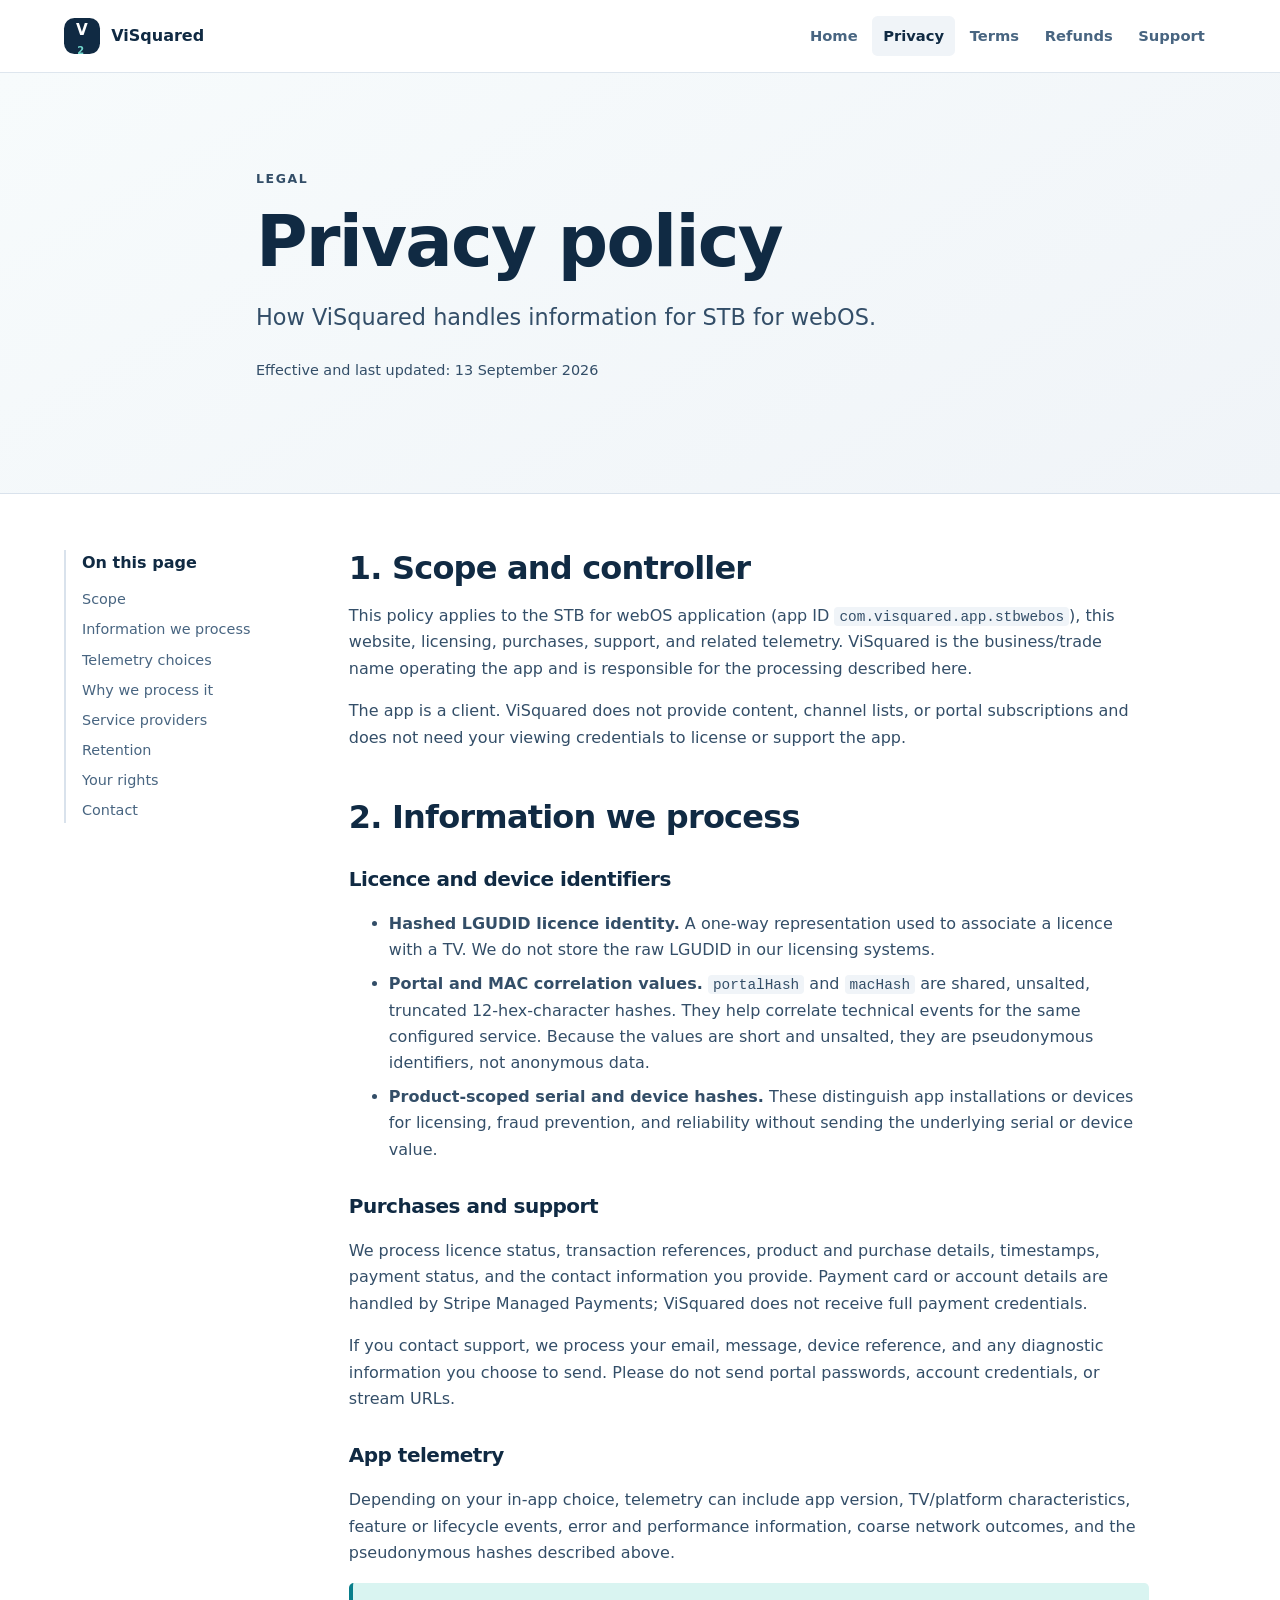
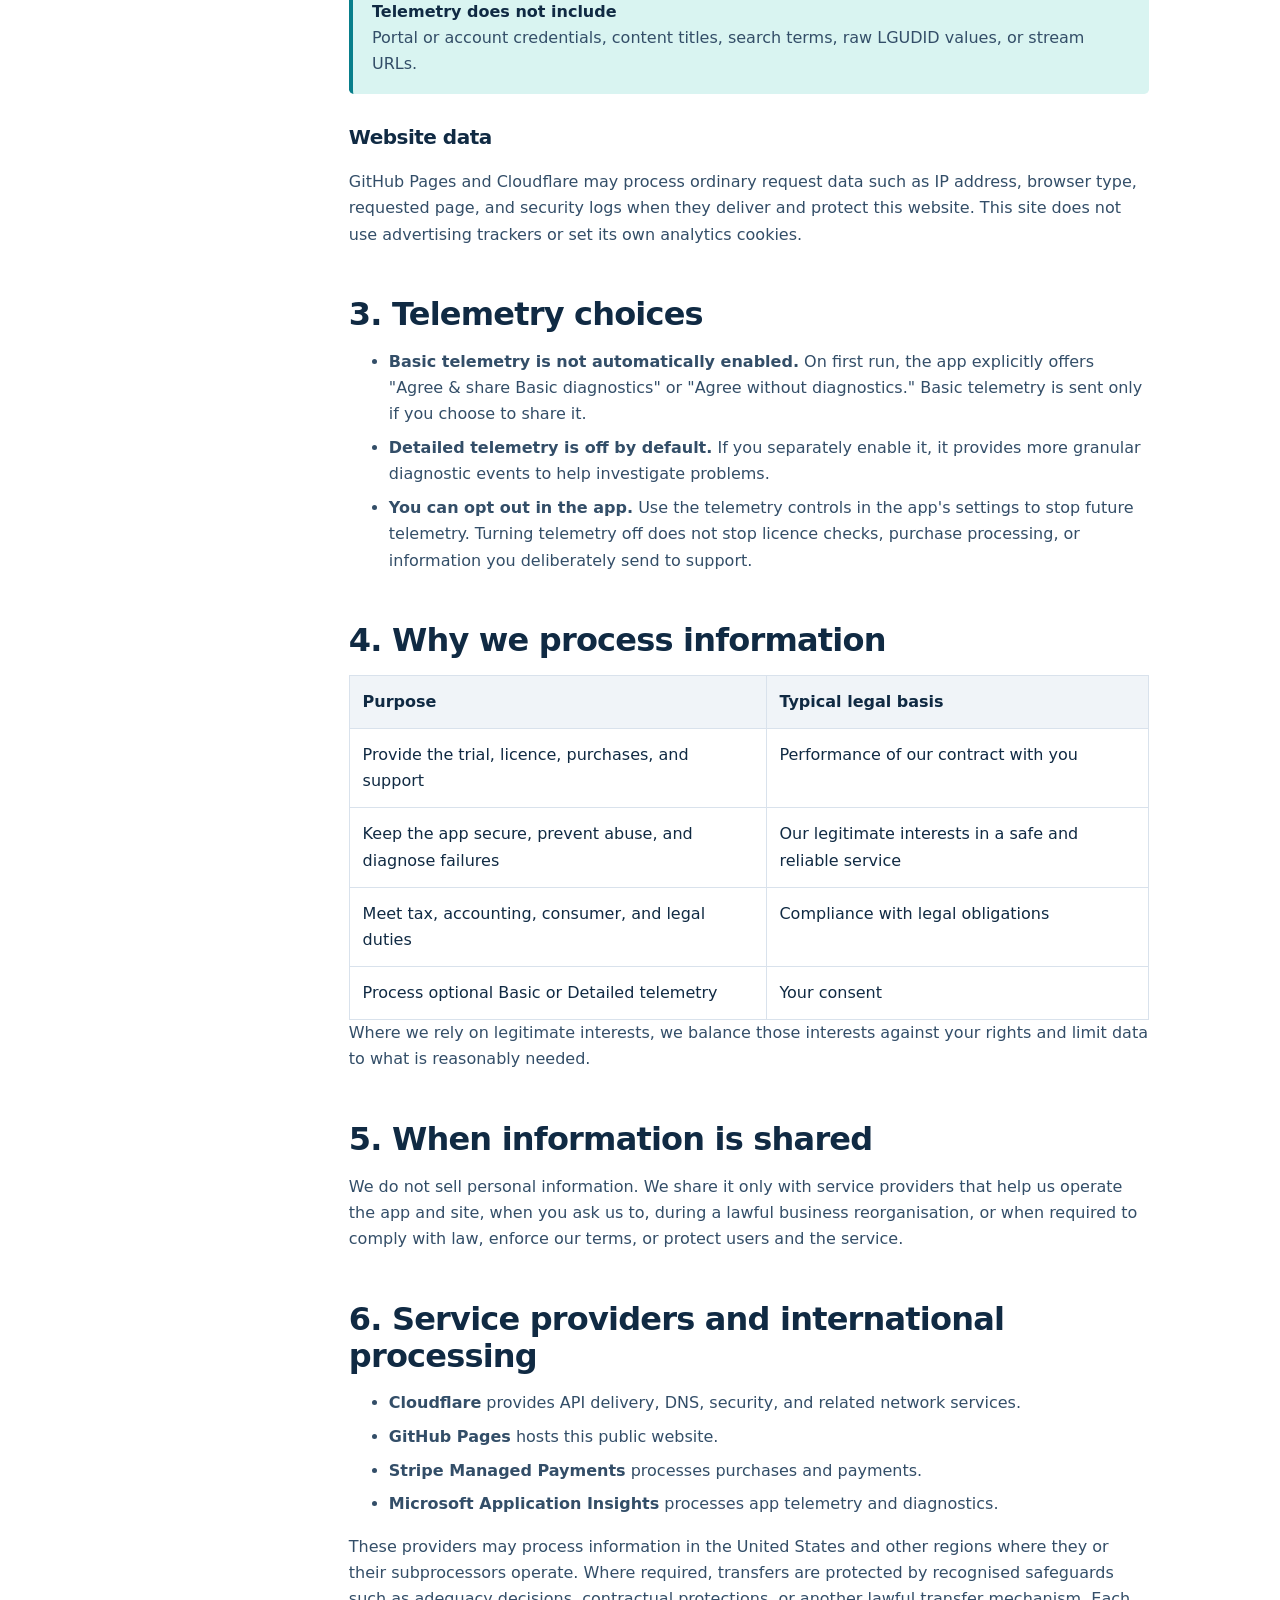
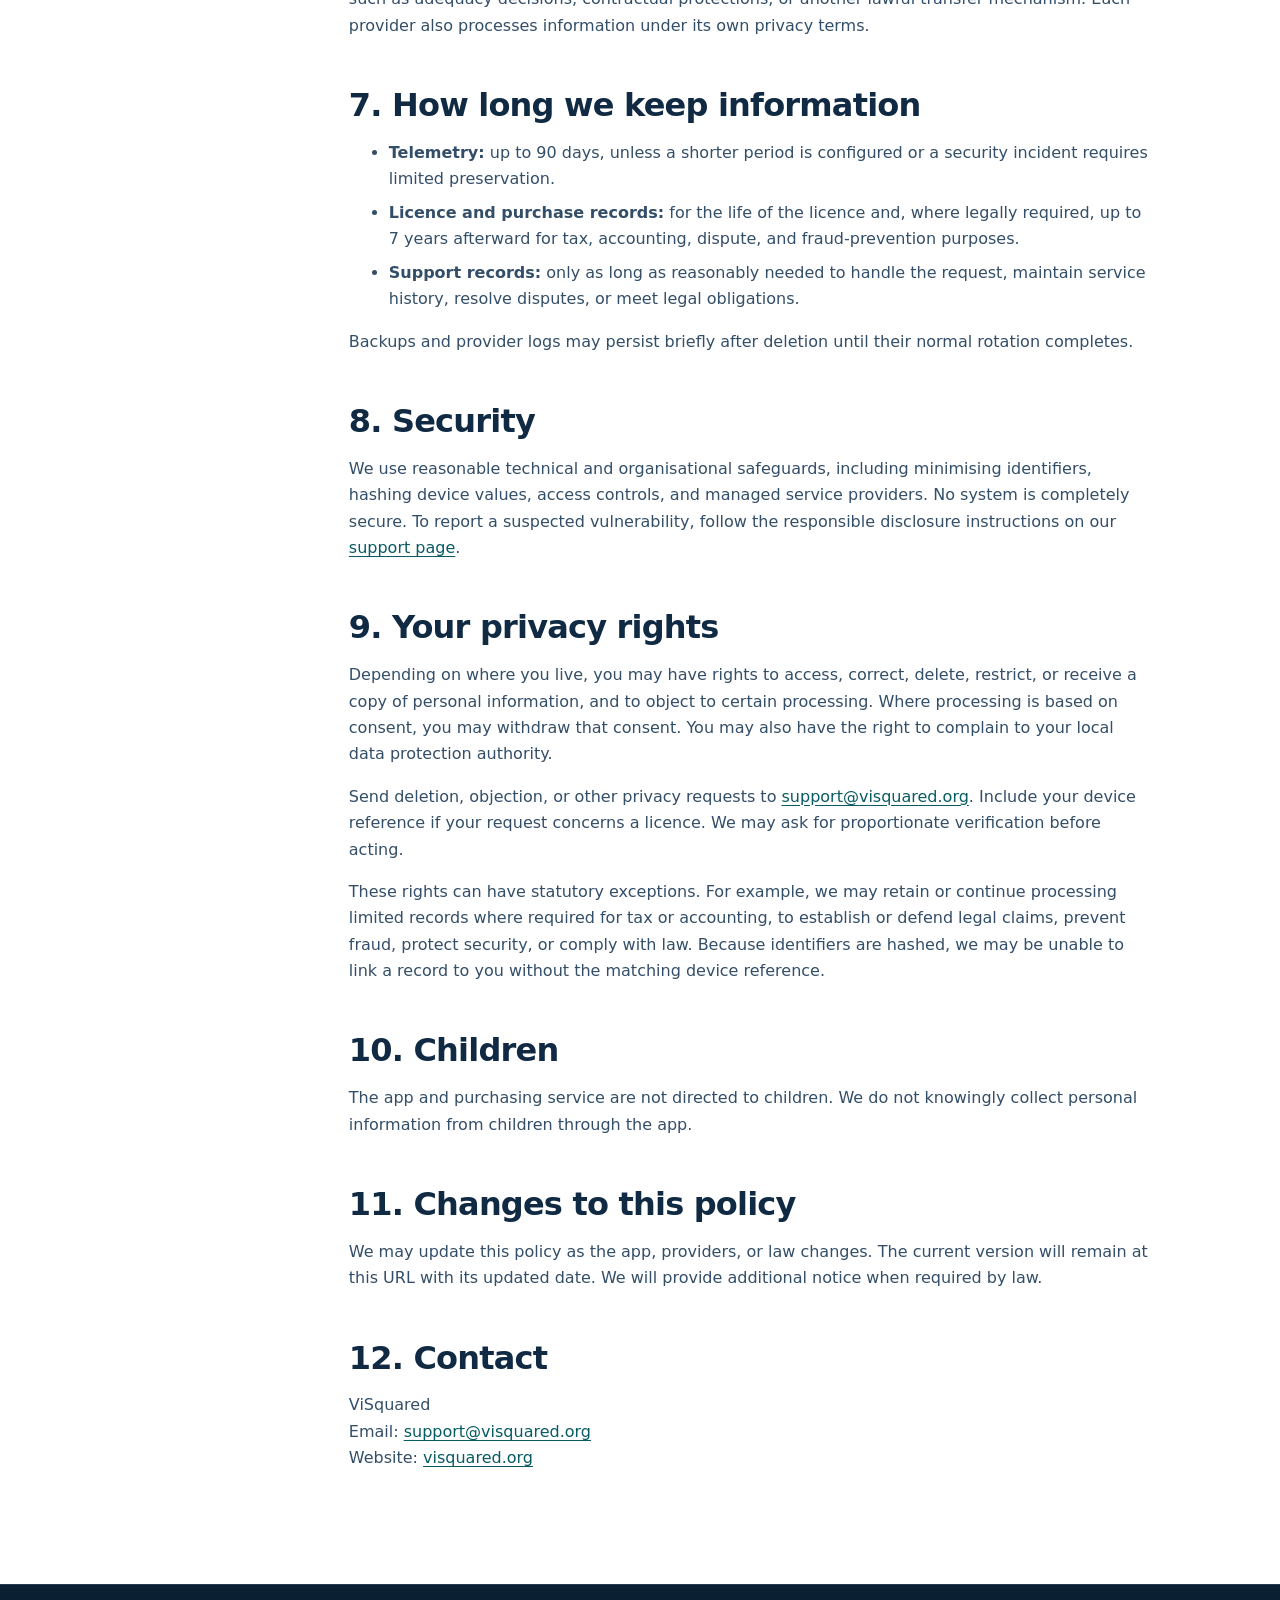
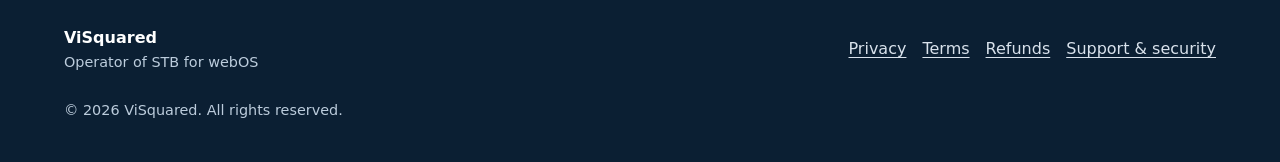
==== privacy/index.html @ cb2bcf6b "Build initial ViSquared public site Co-authored-by: Copilot App <223556219+Copilot@users.noreply.git" ====
<!doctype html>
<html lang="en">
<head>
  <meta charset="utf-8">
  <meta name="viewport" content="width=device-width, initial-scale=1">
  <meta name="description" content="Privacy policy for STB for webOS by ViSquared.">
  <meta name="theme-color" content="#102a43">
  <title>Privacy Policy | ViSquared</title>
  <link rel="canonical" href="https://visquared.org/privacy/">
  <link rel="icon" href="/assets/favicon.svg" type="image/svg+xml">
  <link rel="stylesheet" href="/assets/styles.css">
</head>
<body>
  <a class="skip-link" href="#main">Skip to main content</a>
  <header class="site-header">
    <div class="shell header-inner">
      <a class="brand" href="/" aria-label="ViSquared home">
        <span class="brand-mark" aria-hidden="true">V<sup>2</sup></span>
        <span>ViSquared</span>
      </a>
      <nav aria-label="Primary navigation">
        <ul class="nav-list">
          <li><a href="/">Home</a></li>
          <li><a href="/privacy/" aria-current="page">Privacy</a></li>
          <li><a href="/terms/">Terms</a></li>
          <li><a href="/refunds/">Refunds</a></li>
          <li><a href="/support/">Support</a></li>
        </ul>
      </nav>
    </div>
  </header>

  <main id="main">
    <header class="page-hero">
      <div class="shell prose">
        <p class="eyebrow">Legal</p>
        <h1>Privacy policy</h1>
        <p class="lede">How ViSquared handles information for STB for webOS.</p>
        <p class="meta">Effective and last updated: 13 September 2026</p>
      </div>
    </header>

    <div class="shell legal-layout">
      <aside class="legal-nav" aria-label="On this page">
        <strong>On this page</strong>
        <a href="#scope">Scope</a>
        <a href="#data">Information we process</a>
        <a href="#telemetry">Telemetry choices</a>
        <a href="#purposes">Why we process it</a>
        <a href="#providers">Service providers</a>
        <a href="#retention">Retention</a>
        <a href="#rights">Your rights</a>
        <a href="#contact">Contact</a>
      </aside>

      <article class="prose legal-content">
        <section id="scope">
          <h2>1. Scope and controller</h2>
          <p>This policy applies to the STB for webOS application (app ID <code>com.visquared.app.stbwebos</code>), this website, licensing, purchases, support, and related telemetry. ViSquared is the business/trade name operating the app and is responsible for the processing described here.</p>
          <p>The app is a client. ViSquared does not provide content, channel lists, or portal subscriptions and does not need your viewing credentials to license or support the app.</p>
        </section>

        <section id="data">
          <h2>2. Information we process</h2>
          <h3>Licence and device identifiers</h3>
          <ul>
            <li><strong>Hashed LGUDID licence identity.</strong> A one-way representation used to associate a licence with a TV. We do not store the raw LGUDID in our licensing systems.</li>
            <li><strong>Portal and MAC correlation values.</strong> <code>portalHash</code> and <code>macHash</code> are shared, unsalted, truncated 12-hex-character hashes. They help correlate technical events for the same configured service. Because the values are short and unsalted, they are pseudonymous identifiers, not anonymous data.</li>
            <li><strong>Product-scoped serial and device hashes.</strong> These distinguish app installations or devices for licensing, fraud prevention, and reliability without sending the underlying serial or device value.</li>
          </ul>
          <h3>Purchases and support</h3>
          <p>We process licence status, transaction references, product and purchase details, timestamps, payment status, and the contact information you provide. Payment card or account details are handled by Stripe Managed Payments; ViSquared does not receive full payment credentials.</p>
          <p>If you contact support, we process your email, message, device reference, and any diagnostic information you choose to send. Please do not send portal passwords, account credentials, or stream URLs.</p>
          <h3>App telemetry</h3>
          <p>Depending on your in-app choice, telemetry can include app version, TV/platform characteristics, feature or lifecycle events, error and performance information, coarse network outcomes, and the pseudonymous hashes described above.</p>
          <div class="notice">
            <strong>Telemetry does not include</strong>
            <p>Portal or account credentials, content titles, search terms, raw LGUDID values, or stream URLs.</p>
          </div>
          <h3>Website data</h3>
          <p>GitHub Pages and Cloudflare may process ordinary request data such as IP address, browser type, requested page, and security logs when they deliver and protect this website. This site does not use advertising trackers or set its own analytics cookies.</p>
        </section>

        <section id="telemetry">
          <h2>3. Telemetry choices</h2>
          <ul>
            <li><strong>Basic telemetry is not automatically enabled.</strong> On first run, the app explicitly offers "Agree &amp; share Basic diagnostics" or "Agree without diagnostics." Basic telemetry is sent only if you choose to share it.</li>
            <li><strong>Detailed telemetry is off by default.</strong> If you separately enable it, it provides more granular diagnostic events to help investigate problems.</li>
            <li><strong>You can opt out in the app.</strong> Use the telemetry controls in the app's settings to stop future telemetry. Turning telemetry off does not stop licence checks, purchase processing, or information you deliberately send to support.</li>
          </ul>
        </section>

        <section id="purposes">
          <h2>4. Why we process information</h2>
          <table>
            <thead><tr><th>Purpose</th><th>Typical legal basis</th></tr></thead>
            <tbody>
              <tr><td>Provide the trial, licence, purchases, and support</td><td>Performance of our contract with you</td></tr>
              <tr><td>Keep the app secure, prevent abuse, and diagnose failures</td><td>Our legitimate interests in a safe and reliable service</td></tr>
              <tr><td>Meet tax, accounting, consumer, and legal duties</td><td>Compliance with legal obligations</td></tr>
              <tr><td>Process optional Basic or Detailed telemetry</td><td>Your consent</td></tr>
            </tbody>
          </table>
          <p>Where we rely on legitimate interests, we balance those interests against your rights and limit data to what is reasonably needed.</p>
        </section>

        <section id="sharing">
          <h2>5. When information is shared</h2>
          <p>We do not sell personal information. We share it only with service providers that help us operate the app and site, when you ask us to, during a lawful business reorganisation, or when required to comply with law, enforce our terms, or protect users and the service.</p>
        </section>

        <section id="providers">
          <h2>6. Service providers and international processing</h2>
          <ul>
            <li><strong>Cloudflare</strong> provides API delivery, DNS, security, and related network services.</li>
            <li><strong>GitHub Pages</strong> hosts this public website.</li>
            <li><strong>Stripe Managed Payments</strong> processes purchases and payments.</li>
            <li><strong>Microsoft Application Insights</strong> processes app telemetry and diagnostics.</li>
          </ul>
          <p>These providers may process information in the United States and other regions where they or their subprocessors operate. Where required, transfers are protected by recognised safeguards such as adequacy decisions, contractual protections, or another lawful transfer mechanism. Each provider also processes information under its own privacy terms.</p>
        </section>

        <section id="retention">
          <h2>7. How long we keep information</h2>
          <ul>
            <li><strong>Telemetry:</strong> up to 90 days, unless a shorter period is configured or a security incident requires limited preservation.</li>
            <li><strong>Licence and purchase records:</strong> for the life of the licence and, where legally required, up to 7 years afterward for tax, accounting, dispute, and fraud-prevention purposes.</li>
            <li><strong>Support records:</strong> only as long as reasonably needed to handle the request, maintain service history, resolve disputes, or meet legal obligations.</li>
          </ul>
          <p>Backups and provider logs may persist briefly after deletion until their normal rotation completes.</p>
        </section>

        <section id="security">
          <h2>8. Security</h2>
          <p>We use reasonable technical and organisational safeguards, including minimising identifiers, hashing device values, access controls, and managed service providers. No system is completely secure. To report a suspected vulnerability, follow the responsible disclosure instructions on our <a href="/support/#security">support page</a>.</p>
        </section>

        <section id="rights">
          <h2>9. Your privacy rights</h2>
          <p>Depending on where you live, you may have rights to access, correct, delete, restrict, or receive a copy of personal information, and to object to certain processing. Where processing is based on consent, you may withdraw that consent. You may also have the right to complain to your local data protection authority.</p>
          <p>Send deletion, objection, or other privacy requests to <a href="mailto:support@visquared.org?subject=Privacy%20request">support@visquared.org</a>. Include your device reference if your request concerns a licence. We may ask for proportionate verification before acting.</p>
          <p>These rights can have statutory exceptions. For example, we may retain or continue processing limited records where required for tax or accounting, to establish or defend legal claims, prevent fraud, protect security, or comply with law. Because identifiers are hashed, we may be unable to link a record to you without the matching device reference.</p>
        </section>

        <section id="children">
          <h2>10. Children</h2>
          <p>The app and purchasing service are not directed to children. We do not knowingly collect personal information from children through the app.</p>
        </section>

        <section id="changes">
          <h2>11. Changes to this policy</h2>
          <p>We may update this policy as the app, providers, or law changes. The current version will remain at this URL with its updated date. We will provide additional notice when required by law.</p>
        </section>

        <section id="contact">
          <h2>12. Contact</h2>
          <p>ViSquared<br>Email: <a href="mailto:support@visquared.org">support@visquared.org</a><br>Website: <a href="https://visquared.org">visquared.org</a></p>
        </section>
      </article>
    </div>
  </main>

  <footer class="site-footer">
    <div class="shell footer-inner">
      <div><strong>ViSquared</strong><p>Operator of STB for webOS</p></div>
      <nav aria-label="Legal and support"><a href="/privacy/">Privacy</a><a href="/terms/">Terms</a><a href="/refunds/">Refunds</a><a href="/support/">Support &amp; security</a></nav>
      <p>&copy; 2026 ViSquared. All rights reserved.</p>
    </div>
  </footer>
</body>
</html>
---- assets/styles.css ----
:root {
  --ink: #102a43;
  --ink-soft: #486581;
  --paper: #ffffff;
  --wash: #f0f4f8;
  --line: #d9e2ec;
  --accent: #087e8b;
  --accent-dark: #075b63;
  --highlight: #d9f4f1;
  --warning: #fff4db;
  --max: 72rem;
  color-scheme: light;
  font-family: Inter, ui-sans-serif, system-ui, -apple-system, BlinkMacSystemFont, "Segoe UI", sans-serif;
  font-synthesis: none;
}

* {
  box-sizing: border-box;
}

html {
  scroll-behavior: smooth;
  scroll-padding-top: 6rem;
}

body {
  margin: 0;
  background: var(--paper);
  color: var(--ink);
  font-size: 1rem;
  line-height: 1.65;
}

a {
  color: var(--accent-dark);
  text-underline-offset: 0.18em;
}

a:hover {
  color: var(--accent);
}

a:focus-visible,
button:focus-visible {
  outline: 3px solid #f2b134;
  outline-offset: 3px;
}

code {
  border-radius: 0.25rem;
  background: var(--wash);
  padding: 0.12em 0.35em;
  font-size: 0.9em;
  overflow-wrap: anywhere;
}

h1,
h2,
h3,
p {
  margin-top: 0;
}

h1,
h2,
h3 {
  line-height: 1.15;
  letter-spacing: -0.025em;
}

h1 {
  margin-bottom: 1rem;
  font-size: clamp(2.5rem, 7vw, 5.5rem);
}

h2 {
  margin-bottom: 1rem;
  font-size: clamp(1.65rem, 4vw, 2.7rem);
}

h3 {
  font-size: 1.25rem;
}

.shell {
  width: min(calc(100% - 2.5rem), var(--max));
  margin-inline: auto;
}

.skip-link {
  position: fixed;
  z-index: 100;
  top: 0.75rem;
  left: 0.75rem;
  transform: translateY(-200%);
  border-radius: 0.35rem;
  background: var(--ink);
  color: white;
  padding: 0.75rem 1rem;
}

.skip-link:focus {
  transform: translateY(0);
}

.site-header {
  position: sticky;
  z-index: 20;
  top: 0;
  border-bottom: 1px solid rgba(217, 226, 236, 0.85);
  background: rgba(255, 255, 255, 0.94);
  backdrop-filter: blur(12px);
}

.header-inner {
  display: flex;
  min-height: 4.5rem;
  align-items: center;
  justify-content: space-between;
  gap: 1.5rem;
}

.brand {
  display: inline-flex;
  flex: 0 0 auto;
  align-items: center;
  gap: 0.7rem;
  color: var(--ink);
  font-weight: 800;
  text-decoration: none;
}

.brand-mark {
  display: grid;
  width: 2.25rem;
  height: 2.25rem;
  place-items: center;
  border-radius: 0.65rem;
  background: var(--ink);
  color: white;
  font-size: 0.95rem;
}

.brand-mark sup {
  margin-left: -0.15rem;
  color: #71d5cc;
  font-size: 0.65em;
}

.nav-list {
  display: flex;
  margin: 0;
  padding: 0;
  gap: 0.2rem;
  list-style: none;
}

.nav-list a {
  display: block;
  border-radius: 0.35rem;
  color: var(--ink-soft);
  padding: 0.5rem 0.7rem;
  font-size: 0.92rem;
  font-weight: 650;
  text-decoration: none;
}

.nav-list a:hover,
.nav-list a[aria-current="page"] {
  background: var(--wash);
  color: var(--ink);
}

.hero {
  overflow: hidden;
  background:
    radial-gradient(circle at 82% 12%, rgba(43, 177, 168, 0.23), transparent 28rem),
    linear-gradient(145deg, #f7fbfc 0%, #edf7f6 100%);
  padding: clamp(4rem, 10vw, 8rem) 0;
}

.hero-grid {
  display: grid;
  align-items: center;
  gap: clamp(2rem, 7vw, 6rem);
  grid-template-columns: minmax(0, 1.4fr) minmax(17rem, 0.8fr);
}

.lede {
  max-width: 48rem;
  color: var(--ink-soft);
  font-size: clamp(1.15rem, 2vw, 1.4rem);
}

.eyebrow {
  margin-bottom: 0.8rem;
  color: var(--accent-dark);
  font-size: 0.78rem;
  font-weight: 800;
  letter-spacing: 0.13em;
  text-transform: uppercase;
}

.button-row {
  display: flex;
  flex-wrap: wrap;
  margin-top: 2rem;
  gap: 0.75rem;
}

.button {
  display: inline-flex;
  min-height: 2.85rem;
  align-items: center;
  justify-content: center;
  border: 2px solid var(--ink);
  border-radius: 0.5rem;
  padding: 0.65rem 1rem;
  font-weight: 750;
  text-align: center;
  text-decoration: none;
}

.button-primary {
  background: var(--ink);
  color: white;
}

.button-primary:hover {
  border-color: var(--accent-dark);
  background: var(--accent-dark);
  color: white;
}

.button-secondary {
  background: transparent;
  color: var(--ink);
}

.button-secondary:hover {
  background: white;
  color: var(--ink);
}

.product-card,
.card {
  border: 1px solid var(--line);
  border-radius: 0.85rem;
  background: white;
  box-shadow: 0 1rem 3rem rgba(16, 42, 67, 0.08);
}

.product-card {
  padding: clamp(1.4rem, 4vw, 2.2rem);
  transform: rotate(1deg);
}

.product-label {
  color: var(--ink-soft);
  font-size: 0.85rem;
  font-weight: 800;
  letter-spacing: 0.08em;
  text-transform: uppercase;
}

.facts {
  margin: 0;
}

.facts div {
  display: grid;
  border-top: 1px solid var(--line);
  padding: 0.75rem 0;
  gap: 0.75rem;
  grid-template-columns: 5rem 1fr;
}

.facts dt {
  color: var(--ink-soft);
}

.facts dd {
  margin: 0;
  font-weight: 700;
}

.section {
  padding: clamp(3.5rem, 8vw, 6.5rem) 0;
}

.section-tint {
  background: var(--wash);
}

.section-dark {
  background: var(--ink);
  color: white;
}

.section-dark .eyebrow,
.section-dark a {
  color: #8be1d8;
}

.section-heading {
  max-width: 46rem;
  margin-bottom: 2.5rem;
}

.card-grid {
  display: grid;
  gap: 1rem;
  grid-template-columns: repeat(3, minmax(0, 1fr));
}

.card {
  padding: 1.5rem;
}

.card p:last-child {
  margin-bottom: 0;
}

.split,
.callout {
  display: grid;
  align-items: start;
  gap: clamp(2rem, 8vw, 7rem);
  grid-template-columns: minmax(0, 0.9fr) minmax(0, 1.1fr);
}

.callout {
  align-items: center;
  border: 1px solid var(--line);
  border-radius: 1rem;
  padding: clamp(1.5rem, 5vw, 3.5rem);
  grid-template-columns: 1fr auto;
}

.callout p:last-child {
  margin-bottom: 0;
}

.text-link {
  font-weight: 750;
}

.page-hero {
  border-bottom: 1px solid var(--line);
  background: linear-gradient(150deg, #f7fbfc, var(--wash));
  padding: clamp(3.5rem, 8vw, 6rem) 0;
}

.page-hero h1 {
  font-size: clamp(2.5rem, 6vw, 4.4rem);
}

.meta {
  color: var(--ink-soft);
  font-size: 0.9rem;
}

.prose {
  max-width: 48rem;
}

.prose p,
.prose li {
  color: #334e68;
}

.prose h2 {
  margin-top: 3rem;
  font-size: clamp(1.55rem, 3vw, 2rem);
}

.prose h3 {
  margin-top: 2rem;
}

.prose li + li {
  margin-top: 0.45rem;
}

.prose table {
  width: 100%;
  border-collapse: collapse;
}

.prose th,
.prose td {
  border: 1px solid var(--line);
  padding: 0.8rem;
  text-align: left;
  vertical-align: top;
}

.prose th {
  background: var(--wash);
}

.legal-layout {
  display: grid;
  align-items: start;
  padding-block: 3.5rem 6rem;
  gap: clamp(2rem, 6vw, 5rem);
  grid-template-columns: 13rem minmax(0, 1fr);
}

.legal-nav {
  position: sticky;
  top: 6rem;
  display: flex;
  flex-direction: column;
  border-left: 2px solid var(--line);
  padding-left: 1rem;
  gap: 0.4rem;
}

.legal-nav strong {
  margin-bottom: 0.35rem;
}

.legal-nav a {
  color: var(--ink-soft);
  font-size: 0.9rem;
  text-decoration: none;
}

.legal-content {
  max-width: 50rem;
}

.legal-content > section:first-child h2,
.standalone-legal > section:first-child h2 {
  margin-top: 0;
}

.notice {
  border-left: 4px solid var(--accent);
  border-radius: 0.3rem;
  background: var(--highlight);
  padding: 1rem 1.2rem;
}

.notice p:last-child {
  margin-bottom: 0;
}

.notice.warning {
  border-left-color: #d78b00;
  background: var(--warning);
}

.standalone-legal {
  padding-block: 3.5rem 6rem;
}

.refund-highlight {
  margin-block: 2.5rem;
  border: 1px solid #8ad9d2;
  border-radius: 0.85rem;
  background: #f1fbfa;
  padding: clamp(1.25rem, 4vw, 2rem);
}

.refund-highlight h2 {
  margin-top: 0;
}

.support-grid {
  display: grid;
  align-items: start;
  padding-block: 3.5rem 6rem;
  gap: clamp(2rem, 7vw, 5rem);
  grid-template-columns: minmax(0, 1.4fr) minmax(16rem, 0.6fr);
}

.support-sidebar {
  display: grid;
  gap: 1rem;
}

.support-sidebar .card {
  box-shadow: none;
}

.support-sidebar h2 {
  font-size: 1.3rem;
}

.steps {
  margin: 0;
  padding: 0;
  list-style: none;
}

.steps li {
  display: grid;
  align-items: start;
  margin: 0;
  border-top: 1px solid var(--line);
  padding: 1rem 0;
  gap: 1rem;
  grid-template-columns: 2rem 1fr;
}

.steps li > span {
  display: grid;
  width: 2rem;
  height: 2rem;
  place-items: center;
  border-radius: 50%;
  background: var(--ink);
  color: white;
  font-weight: 800;
}

.steps p {
  margin-bottom: 0;
}

.site-footer {
  border-top: 1px solid #243b53;
  background: #0b1f33;
  color: #bcccdc;
  padding: 2.5rem 0;
}

.footer-inner {
  display: grid;
  align-items: center;
  gap: 1.5rem;
  grid-template-columns: 1fr auto;
}

.footer-inner strong {
  color: white;
}

.footer-inner p {
  margin: 0;
  font-size: 0.9rem;
}

.footer-inner nav {
  display: flex;
  flex-wrap: wrap;
  gap: 1rem;
}

.footer-inner a {
  color: #d9e2ec;
}

.footer-inner > p {
  grid-column: 1 / -1;
}

@media (max-width: 48rem) {
  .header-inner {
    align-items: flex-start;
    flex-direction: column;
    padding-block: 0.75rem;
    gap: 0.5rem;
  }

  .site-header {
    position: static;
  }

  .nav-list {
    width: calc(100vw - 2.5rem);
    overflow-x: auto;
    padding-bottom: 0.25rem;
  }

  .nav-list a {
    white-space: nowrap;
  }

  .hero-grid,
  .split,
  .callout,
  .card-grid,
  .legal-layout,
  .support-grid,
  .footer-inner {
    grid-template-columns: 1fr;
  }

  .product-card {
    transform: none;
  }

  .legal-nav {
    position: static;
    display: grid;
    grid-template-columns: repeat(2, 1fr);
  }

  .legal-nav strong {
    grid-column: 1 / -1;
  }

  .prose table {
    display: block;
    overflow-x: auto;
  }

  .callout .button {
    justify-self: start;
  }

  .footer-inner > p {
    grid-column: auto;
  }
}

@media (prefers-reduced-motion: reduce) {
  html {
    scroll-behavior: auto;
  }
}
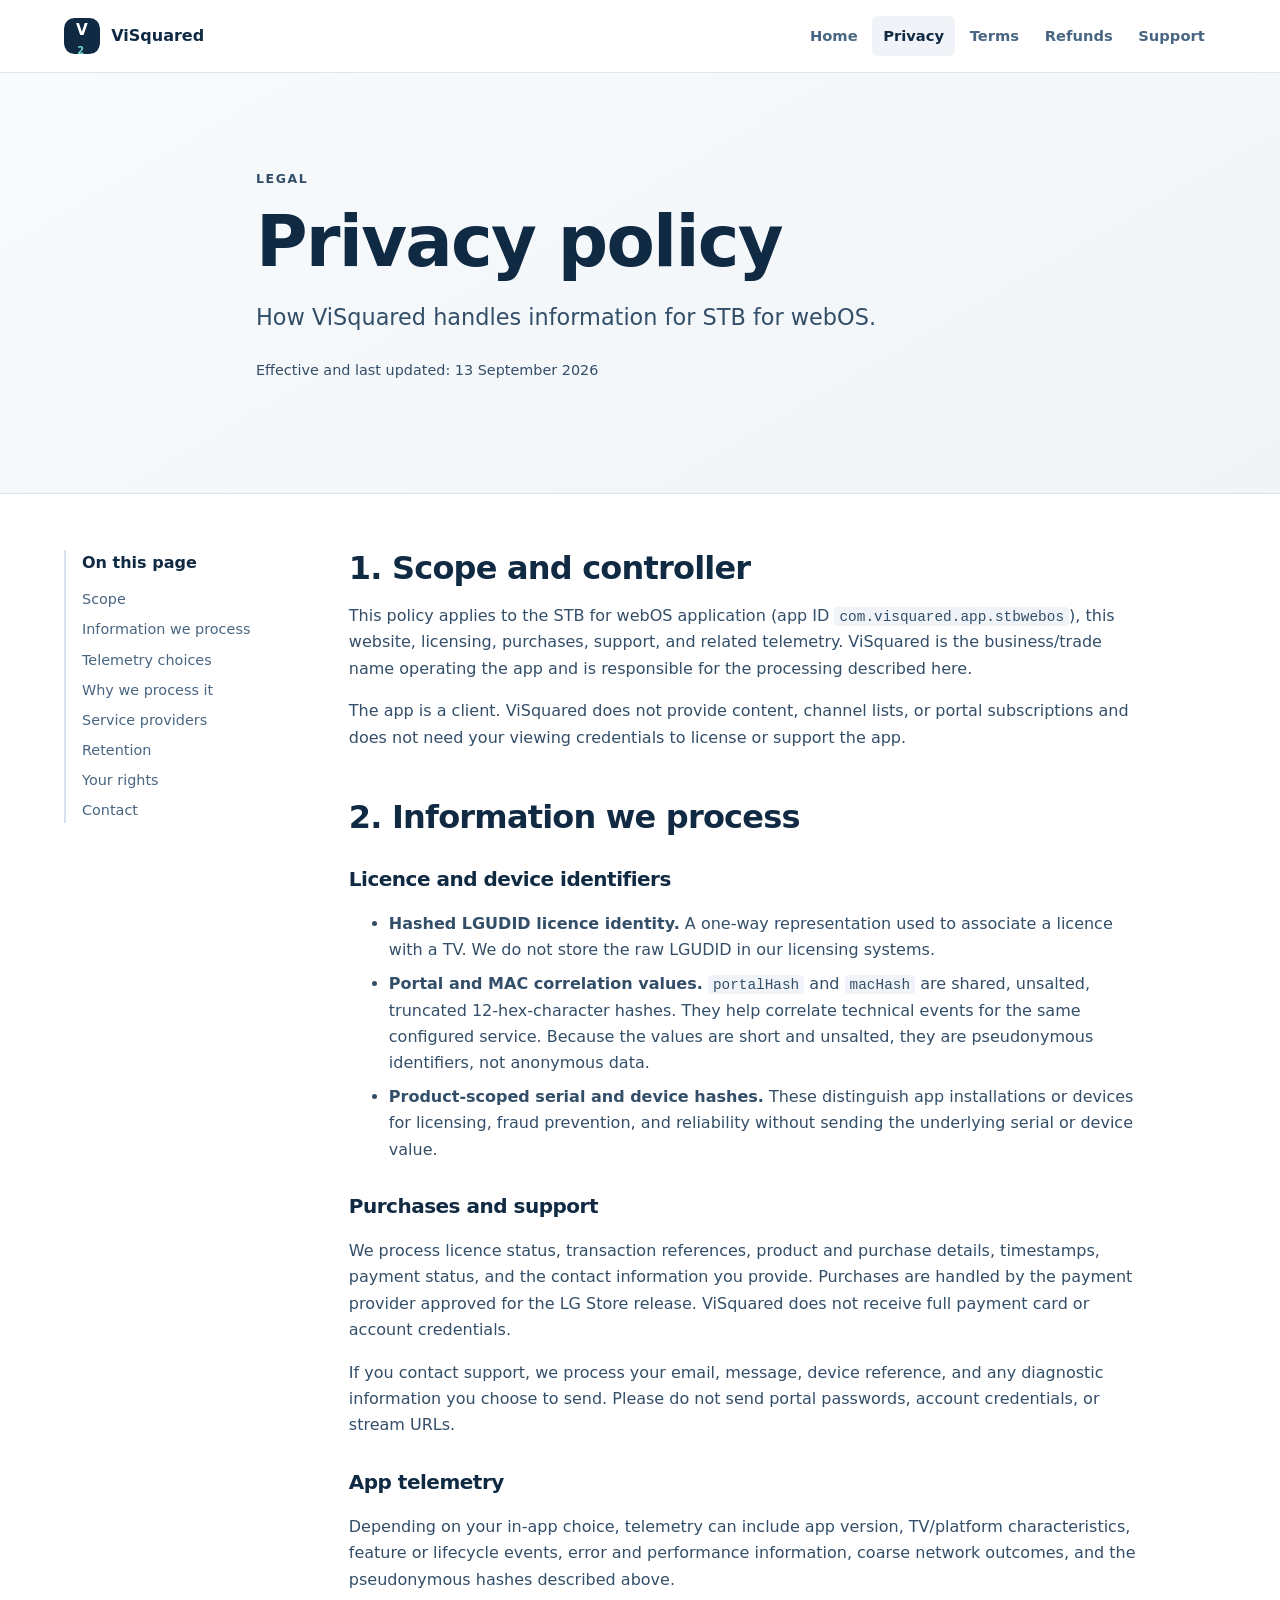
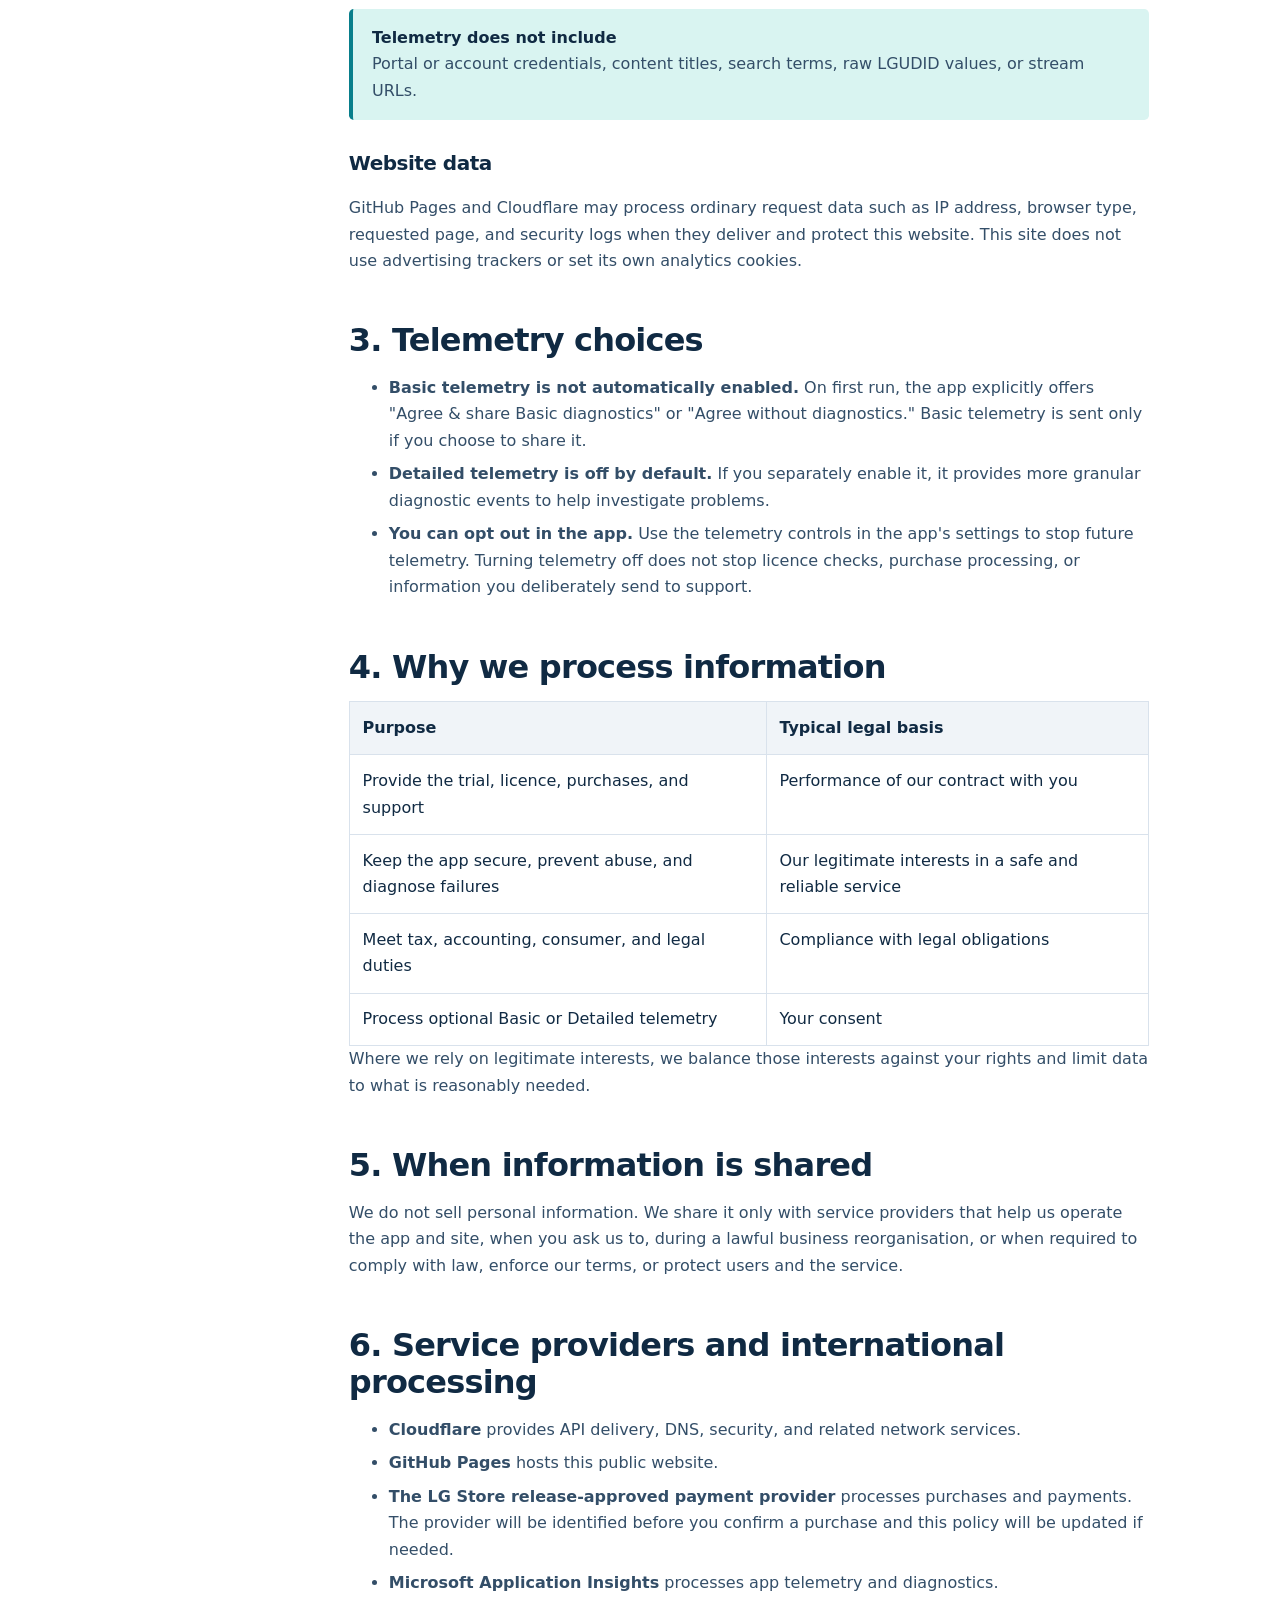
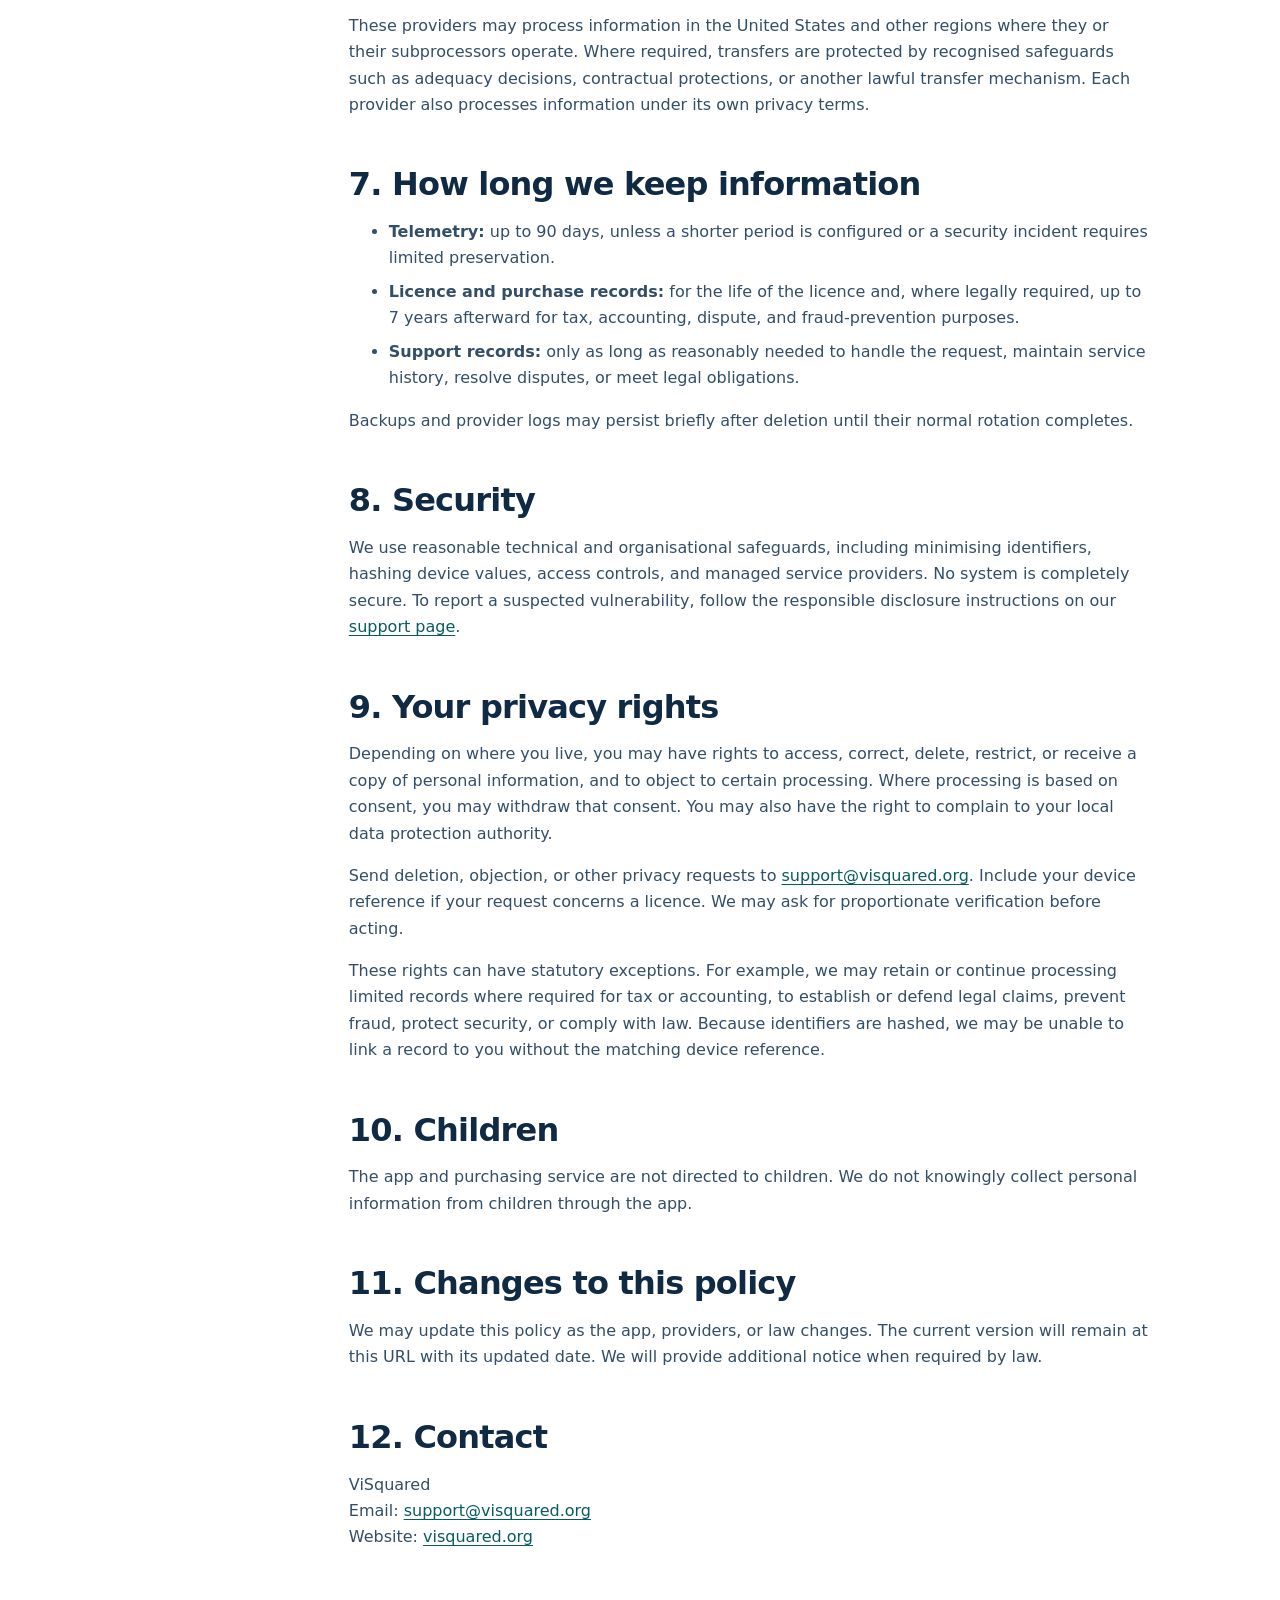
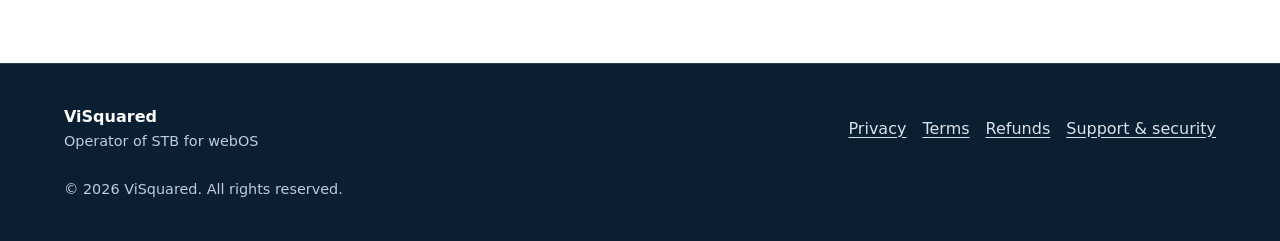
==== commit 8e3c7a12: "Use provider-neutral payment language Co-authored-by: Copilot App <223556219+Copilot@users.noreply.g" ====
--- a/privacy/index.html
+++ b/privacy/index.html
@@ -69,7 +69,7 @@
             <li><strong>Product-scoped serial and device hashes.</strong> These distinguish app installations or devices for licensing, fraud prevention, and reliability without sending the underlying serial or device value.</li>
           </ul>
           <h3>Purchases and support</h3>
-          <p>We process licence status, transaction references, product and purchase details, timestamps, payment status, and the contact information you provide. Payment card or account details are handled by Stripe Managed Payments; ViSquared does not receive full payment credentials.</p>
+          <p>We process licence status, transaction references, product and purchase details, timestamps, payment status, and the contact information you provide. Purchases are handled by the payment provider approved for the LG Store release. ViSquared does not receive full payment card or account credentials.</p>
           <p>If you contact support, we process your email, message, device reference, and any diagnostic information you choose to send. Please do not send portal passwords, account credentials, or stream URLs.</p>
           <h3>App telemetry</h3>
           <p>Depending on your in-app choice, telemetry can include app version, TV/platform characteristics, feature or lifecycle events, error and performance information, coarse network outcomes, and the pseudonymous hashes described above.</p>
@@ -114,7 +114,7 @@
           <ul>
             <li><strong>Cloudflare</strong> provides API delivery, DNS, security, and related network services.</li>
             <li><strong>GitHub Pages</strong> hosts this public website.</li>
-            <li><strong>Stripe Managed Payments</strong> processes purchases and payments.</li>
+            <li><strong>The LG Store release-approved payment provider</strong> processes purchases and payments. The provider will be identified before you confirm a purchase and this policy will be updated if needed.</li>
             <li><strong>Microsoft Application Insights</strong> processes app telemetry and diagnostics.</li>
           </ul>
           <p>These providers may process information in the United States and other regions where they or their subprocessors operate. Where required, transfers are protected by recognised safeguards such as adequacy decisions, contractual protections, or another lawful transfer mechanism. Each provider also processes information under its own privacy terms.</p>
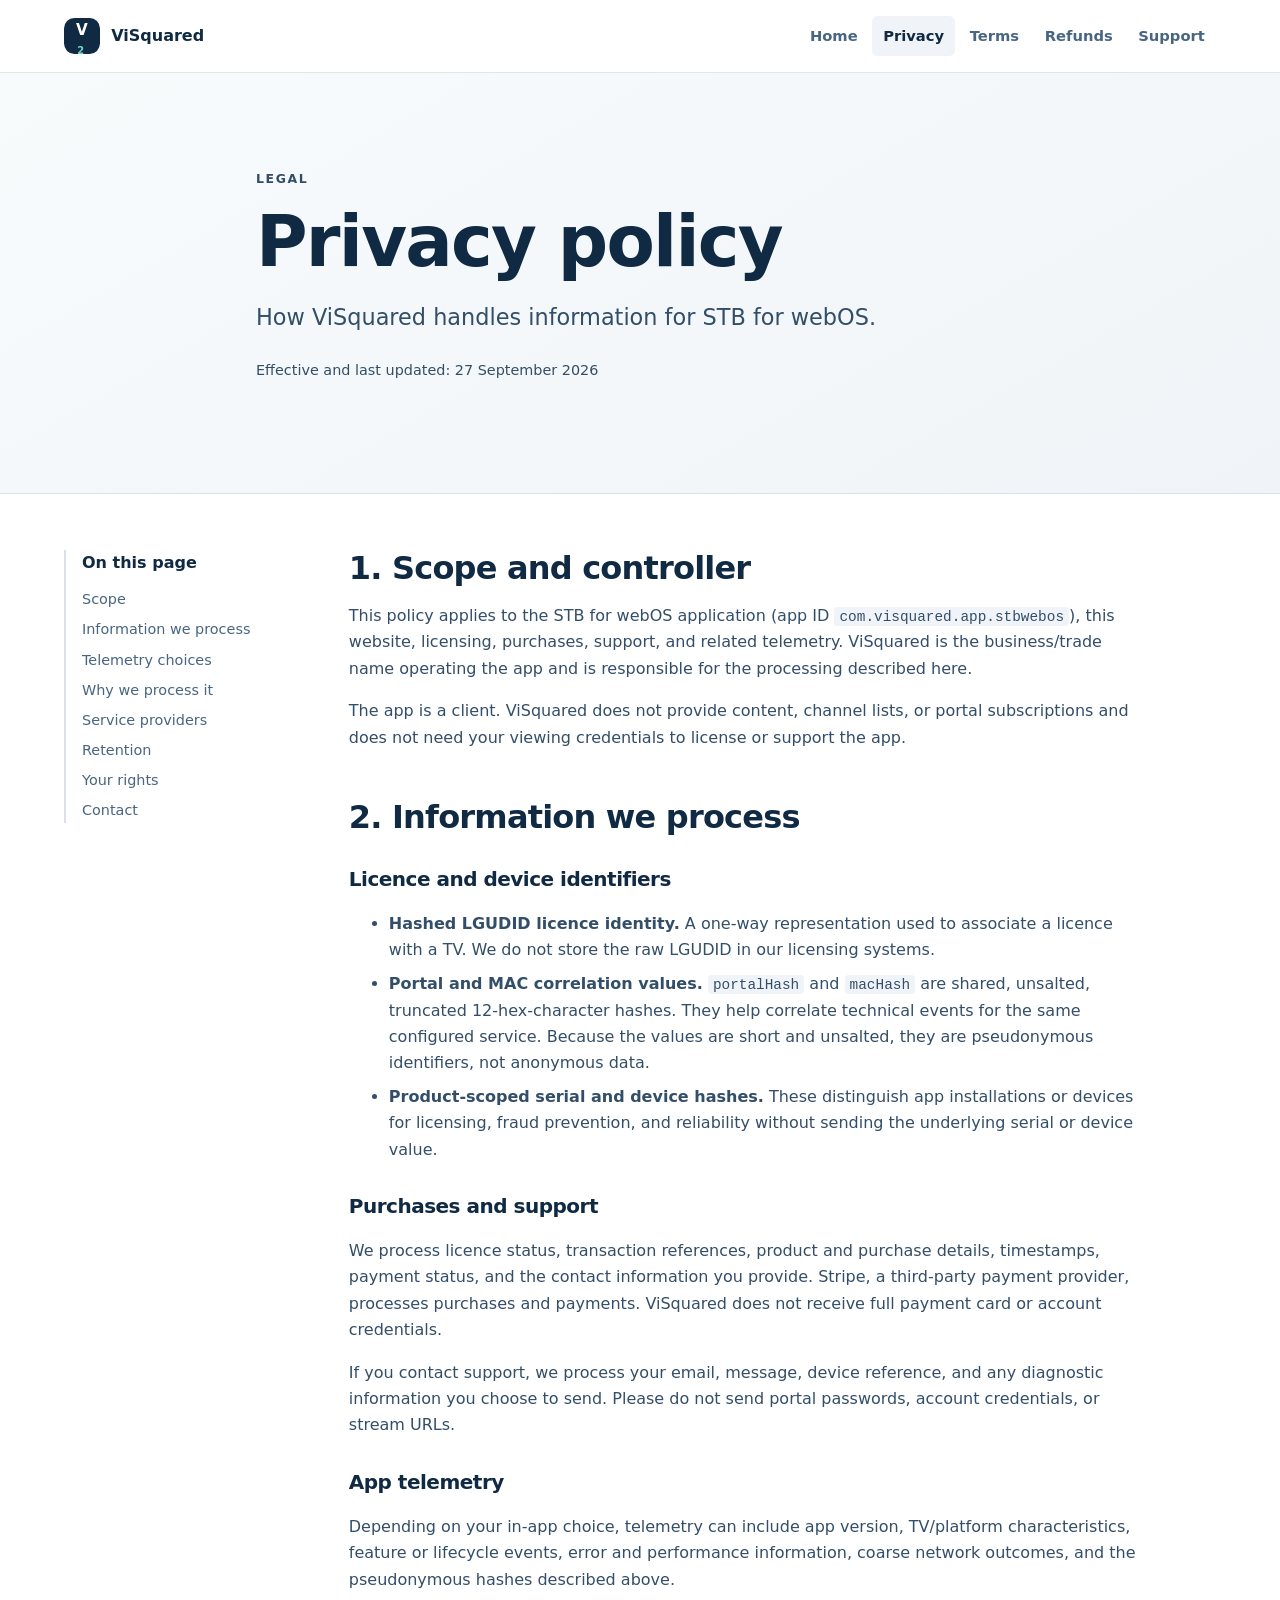
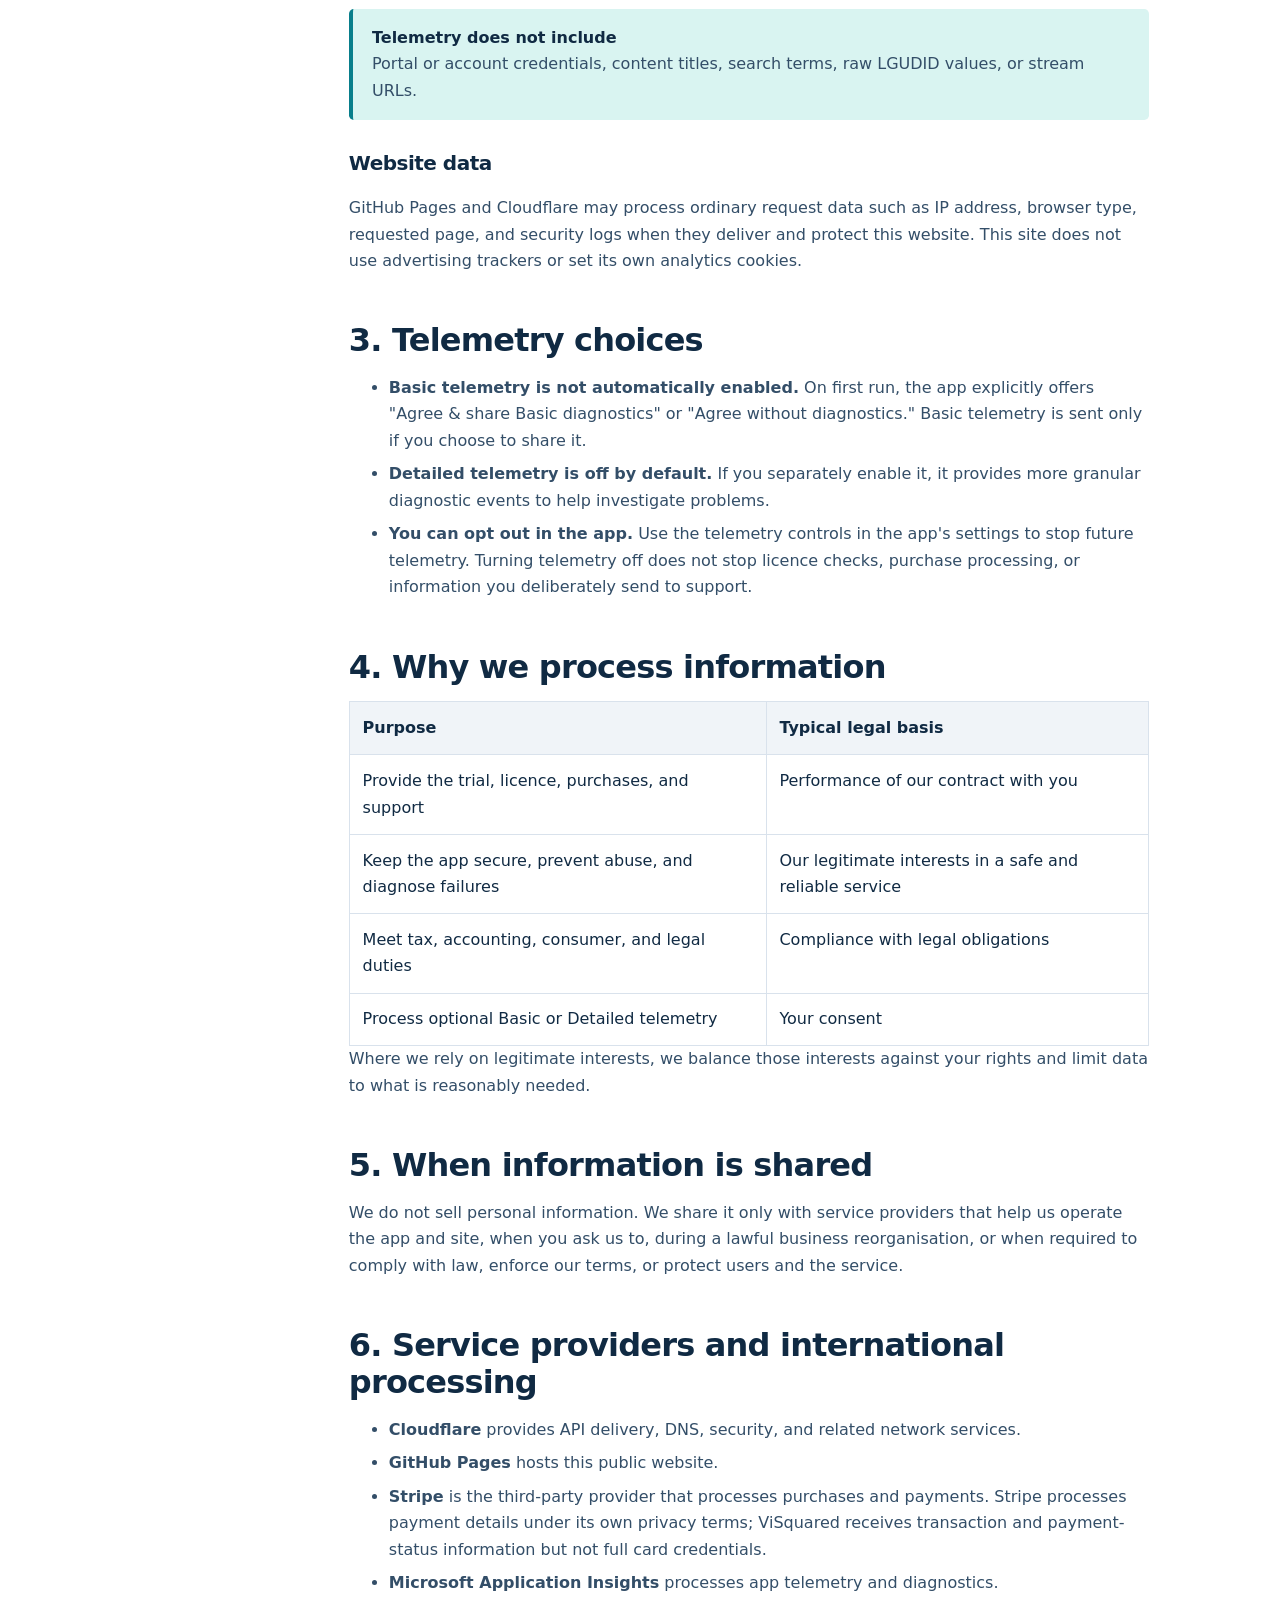
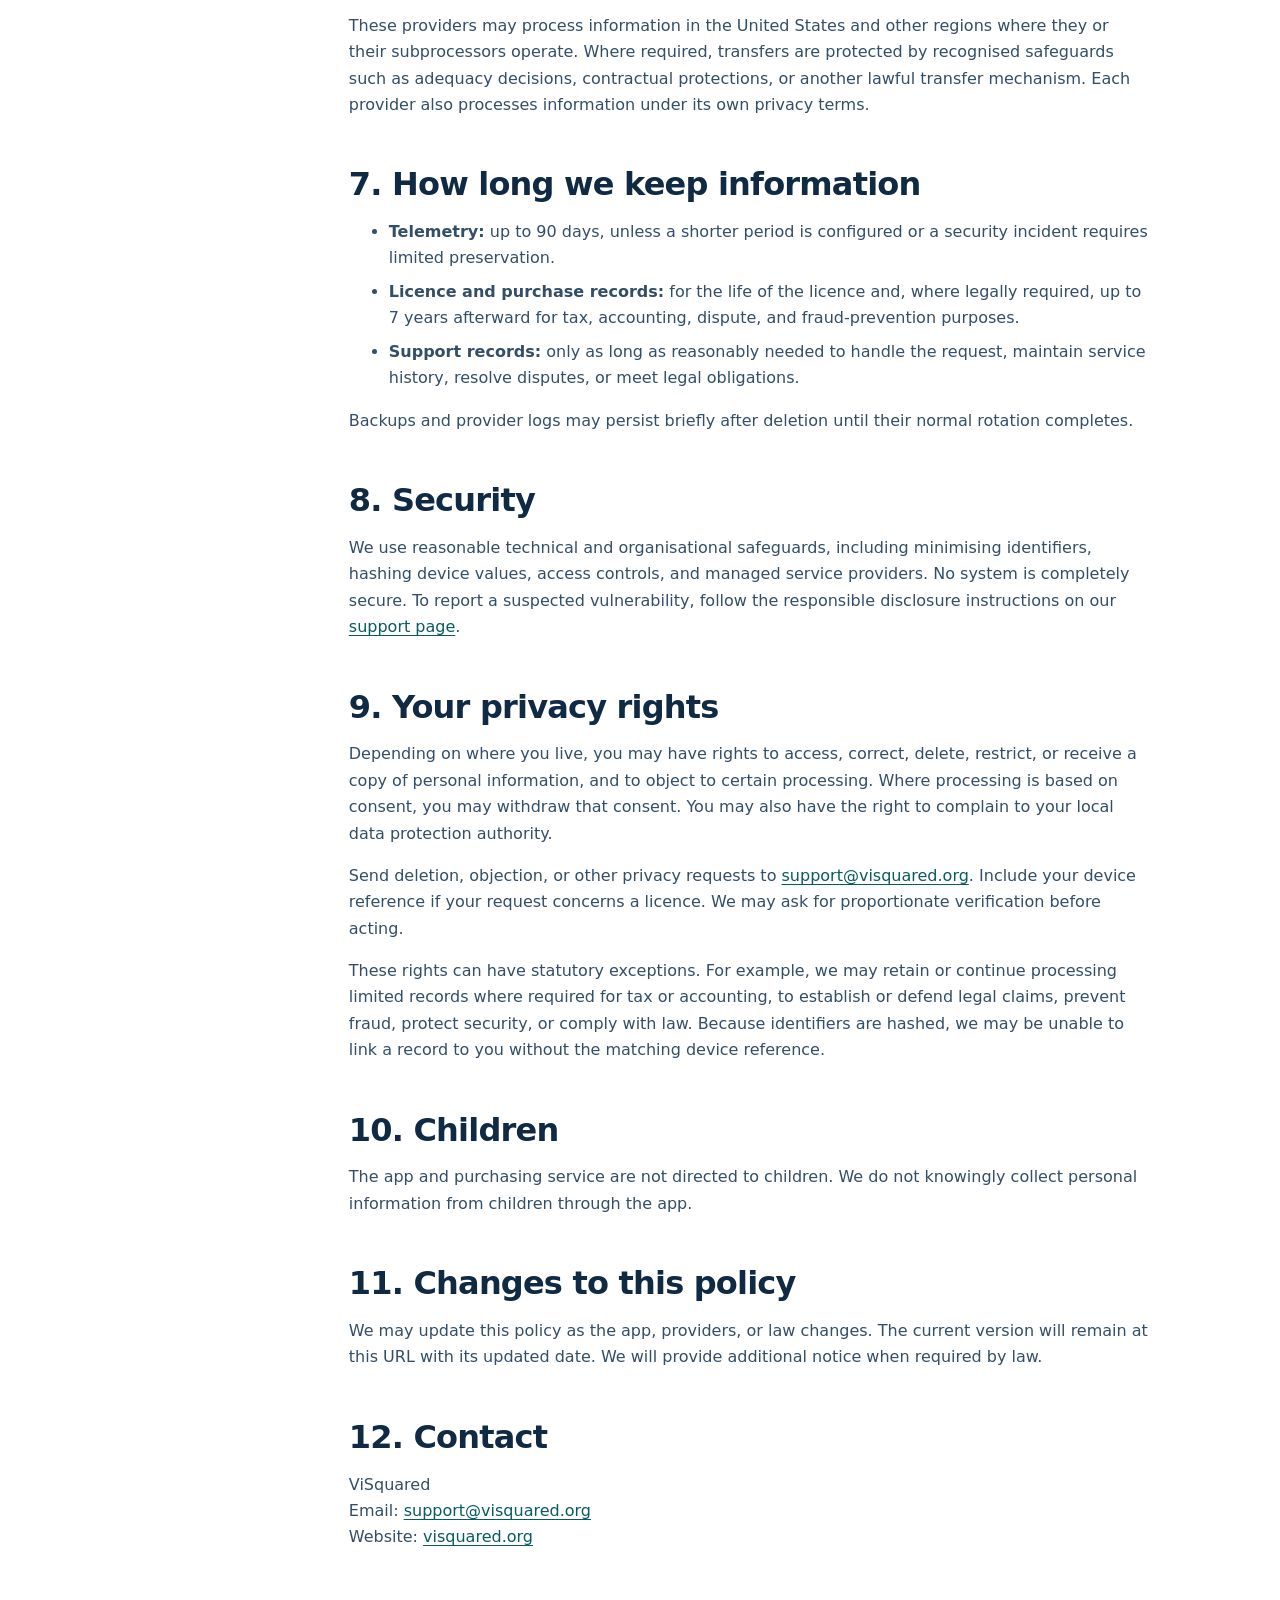
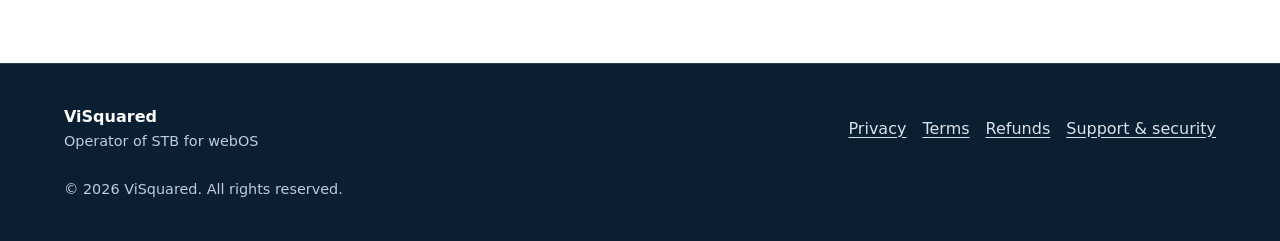
==== commit 3f16ac45: "Publish Stripe payment provider details Co-authored-by: Copilot App <223556219+Copilot@users.noreply" ====
--- a/privacy/index.html
+++ b/privacy/index.html
@@ -36,7 +36,7 @@
         <p class="eyebrow">Legal</p>
         <h1>Privacy policy</h1>
         <p class="lede">How ViSquared handles information for STB for webOS.</p>
-        <p class="meta">Effective and last updated: 13 September 2026</p>
+        <p class="meta">Effective and last updated: 27 September 2026</p>
       </div>
     </header>
 
@@ -69,7 +69,7 @@
             <li><strong>Product-scoped serial and device hashes.</strong> These distinguish app installations or devices for licensing, fraud prevention, and reliability without sending the underlying serial or device value.</li>
           </ul>
           <h3>Purchases and support</h3>
-          <p>We process licence status, transaction references, product and purchase details, timestamps, payment status, and the contact information you provide. Purchases are handled by the payment provider approved for the LG Store release. ViSquared does not receive full payment card or account credentials.</p>
+          <p>We process licence status, transaction references, product and purchase details, timestamps, payment status, and the contact information you provide. Stripe, a third-party payment provider, processes purchases and payments. ViSquared does not receive full payment card or account credentials.</p>
           <p>If you contact support, we process your email, message, device reference, and any diagnostic information you choose to send. Please do not send portal passwords, account credentials, or stream URLs.</p>
           <h3>App telemetry</h3>
           <p>Depending on your in-app choice, telemetry can include app version, TV/platform characteristics, feature or lifecycle events, error and performance information, coarse network outcomes, and the pseudonymous hashes described above.</p>
@@ -114,7 +114,7 @@
           <ul>
             <li><strong>Cloudflare</strong> provides API delivery, DNS, security, and related network services.</li>
             <li><strong>GitHub Pages</strong> hosts this public website.</li>
-            <li><strong>The LG Store release-approved payment provider</strong> processes purchases and payments. The provider will be identified before you confirm a purchase and this policy will be updated if needed.</li>
+            <li><strong>Stripe</strong> is the third-party provider that processes purchases and payments. Stripe processes payment details under its own privacy terms; ViSquared receives transaction and payment-status information but not full card credentials.</li>
             <li><strong>Microsoft Application Insights</strong> processes app telemetry and diagnostics.</li>
           </ul>
           <p>These providers may process information in the United States and other regions where they or their subprocessors operate. Where required, transfers are protected by recognised safeguards such as adequacy decisions, contractual protections, or another lawful transfer mechanism. Each provider also processes information under its own privacy terms.</p>
